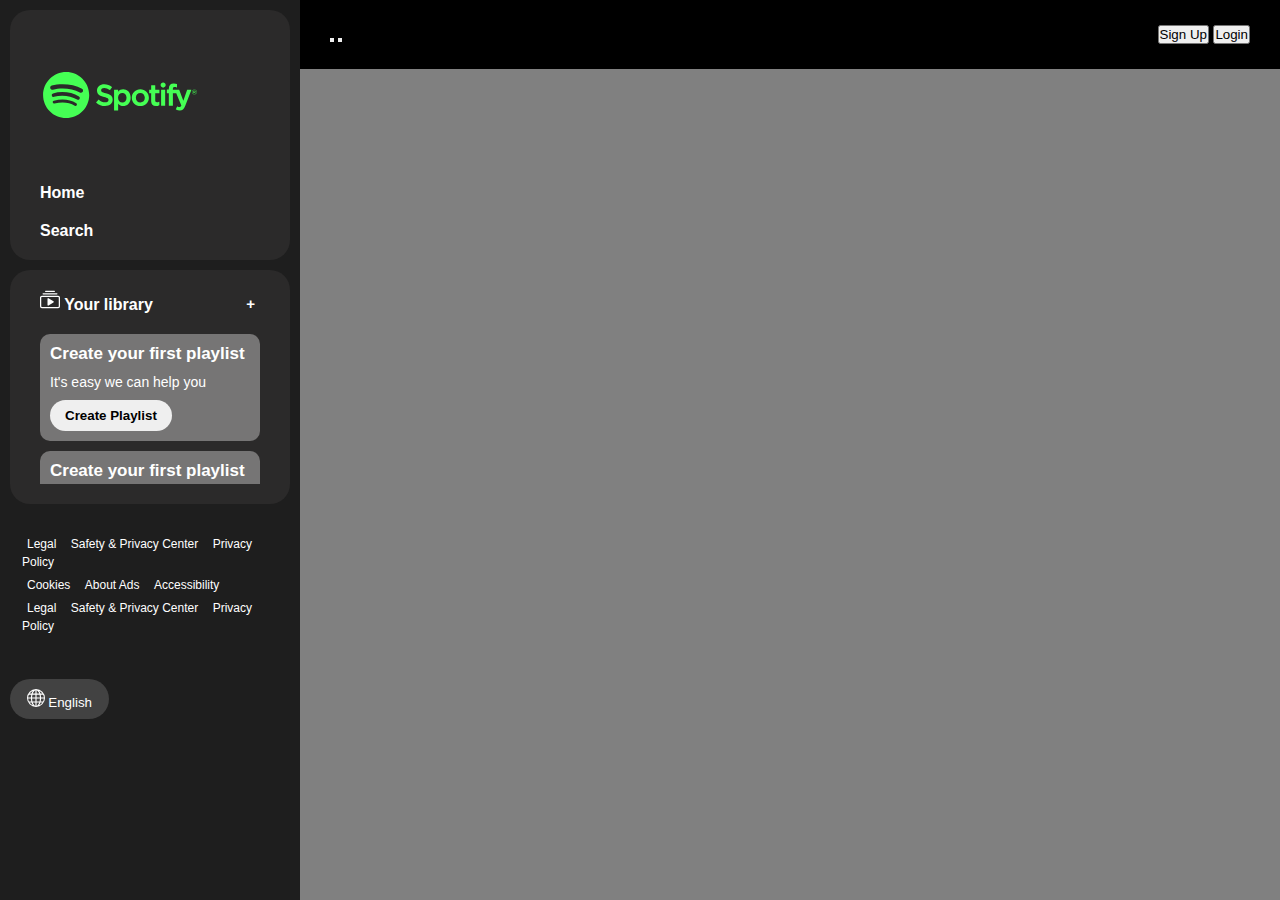
==== index.html @ cda9cacc "first commit" ====
<!DOCTYPE html>
<html lang="en">
    <head>
        <meta charset="UTF-8">
        <meta name="viewport" content="width=device-width, initial-scale=1.0">
        <title>Spotify clone</title>
        <link href="style.css" rel="stylesheet" type="text/css">
        <link href="https://w7.pngwing.com/pngs/25/70/png-transparent-spotify-logo-streaming-media-music-spotify-logo-text-business-symbol-thumbnail.png" rel="icon">
        <link rel="stylesheet" href="https://cdnjs.cloudflare.com/ajax/libs/font-awesome/6.6.0/css/all.min.css" integrity="sha512-Kc323vGBEqzTmouAECnVceyQqyqdsSiqLQISBL29aUW4U/M7pSPA/gEUZQqv1cwx4OnYxTxve5UMg5GT6L4JJg==" crossorigin="anonymous" referrerpolicy="no-referrer" />
    </head>
    <body>

    <div class="sidebar">
        <div class="sidebar-nav">
            <div class="logo">
            <a href="#"><img src="Spotify-Black-Logo.wine.svg" alt="" class="spotify_logo"></a>
            </div>
            <ul>
                <li><a href="#">
                    <span><i class="fa-solid fa-house"></i></span>
                    <span>Home</span>
                </a></li>

                <li><a href="#">
                    <span><i class="fa-solid fa-magnifying-glass"></i></span>
                    <span>Search</span>
                </a></li>
            </ul>

        </div>

        <div class="sidebar-nav">
            <ul>
                <li><a href="#">
                    <span><img src="collection-play.svg" alt=""></span>
                    <span class="library">Your library</span>
                </a></li>

                <li>
                    <div class="sidebar-scroll">
                        <div class="create-playlist">
                            <h4>Create your first playlist</h4>
                            <p>It's easy we can help you</p>
                            <button>Create Playlist</button>
                        </div>

                        <div class="create-playlist">
                            <h4>Create your first playlist</h4>
                            <p>It's easy we can help you</p>
                            <button>Create Playlist</button>
                        </div>
                    </div>


                </li>
            </ul>

        </div>
        <div class="privacy">
            <ul>
                <li>
                    <a href="">Legal</a>
                    <a href="">Safety & Privacy Center</a>
                    <a href="">Privacy Policy</a>
                </li>
    
                <li>
                    <a href="">Cookies</a>
                    <a href="">About Ads</a>
                    <a href="">Accessibility</a>
                </li>
    
                <li>
                    <a href="">Legal</a>
                    <a href="">Safety & Privacy Center</a>
                    <a href="">Privacy Policy</a>
                </li>
            </ul>
        </div>
            <div class="btn-eng">
                <ul>
                    <li>
                        <span>
                            <button class="eng-btn">
                                <img src=globe.svg> English
                            </button>
                        </span>
                    </li>
                </ul>
            </div>
    </div>


    <!----------Main Section here--------------------->
    <div class="main-section">
        <div class="top-nav">
            <div class="prev-btn">
                <button><i class="fa-solid fa-chevron-left"></i></button>
                <button><i class="fa-solid fa-chevron-right"></i></button>
            </div>
            <div class="login-btn">
                <button class="sign-up">Sign Up</button>
                <button class="sign-up">Login</button>

            </div>

        </div>

    </div>

    </body>

    
</html>
---- style.css ----
*
{
    margin:0;
    padding: 0;
    box-sizing: border-box;
}
body
{
    background-color: hsl(0, 0%, 0%);
    font-family:arial;
}
.sidebar
{
    width: 300px;
    background-color: rgb(30, 30, 30) ;
    position: fixed;
    top:0;
    left:0;
    bottom: 0;
    padding: 10px;

}
.sidebar-nav,.sidebar-nav-box2
{
    background: rgb(43, 42, 42);
    border-radius: 20px;
    padding: 10px;
    margin-bottom: 10px;
}
.sidebar-nav.logo
{
    width: 120px;
}

.sidebar-nav.logo img{
    width: 100%;
}

.sidebar-nav ul
{
    list-style: none;
}

.sidebar-nav ul li
{
    padding:10px 20px;
}

.sidebar-nav ul li a
{
   text-decoration: none;
   color:white;
   font-size:16px;
   font-weight: bold;
}

.library::after
{
    content: "+";
    float: right;
    text-align: center;
    padding: 5px;
    border-radius: 50%;
    font-size: 15px;
}

.create-playlist
{
    background: rgb(118, 117, 117);
    border-radius: 10px;
    margin-bottom: 10px;
    padding: 10px;
}
.spotify_logo:hover{
    opacity: 0.6;
}
a:hover{
    opacity: 0.6;
}

.sidebar-scroll
{
    height: 150px;
    overflow-y: auto;
}

.sidebar-scroll::-webkit-scrollbar
{
    background: transparent;
}
.sidebar-scroll::-webkit-scrollbar-thumb
{
    background: transparent;
    width: 10px;
}

.sidebar-scroll:hover::-webkit-scrollbar-thumb
{
    background: hsl(0, 0%, 26%);
    width: 10px;
}

.create-playlist h4{
    color: white;
    font-size: 17px;
}

.create-playlist p{
    color: white;
    font-size: 14px;
    margin: 10px 0;
}

.create-playlist button{
    padding: 8px 15px;
    border-radius: 20px;
    border: 0;
    outline: 0;
    font-weight: 600;
}

.privacy ul li a
{
    text-decoration: none;
    color: white;
    font-size: 12px;
    font-weight: 500;
    margin: 0 5px;
}
.privacy ul{
    list-style: none;
}

.privacy ul li
{
    padding-bottom: 5px;
}
.privacy{
    padding: 0 12px;
    margin-top: 30px;
}
.eng-btn
{
    margin-top: 3em;
    border-radius: 20px;
    width: 7.4em;
    height: 3em; 
    background: hsl(0, 0%, 26%);
    color:white;
    border: 0;  
    outline: 0;
    text-align: center;

}
.main-section
{
    margin-left: 300px;
    background:grey;
    height: 100vh;
}
.main-section .top-nav
{
    padding: 25px 30px;
    background: black;
    display: flex;
    align-items: center;
    justify-content: space-between;
}
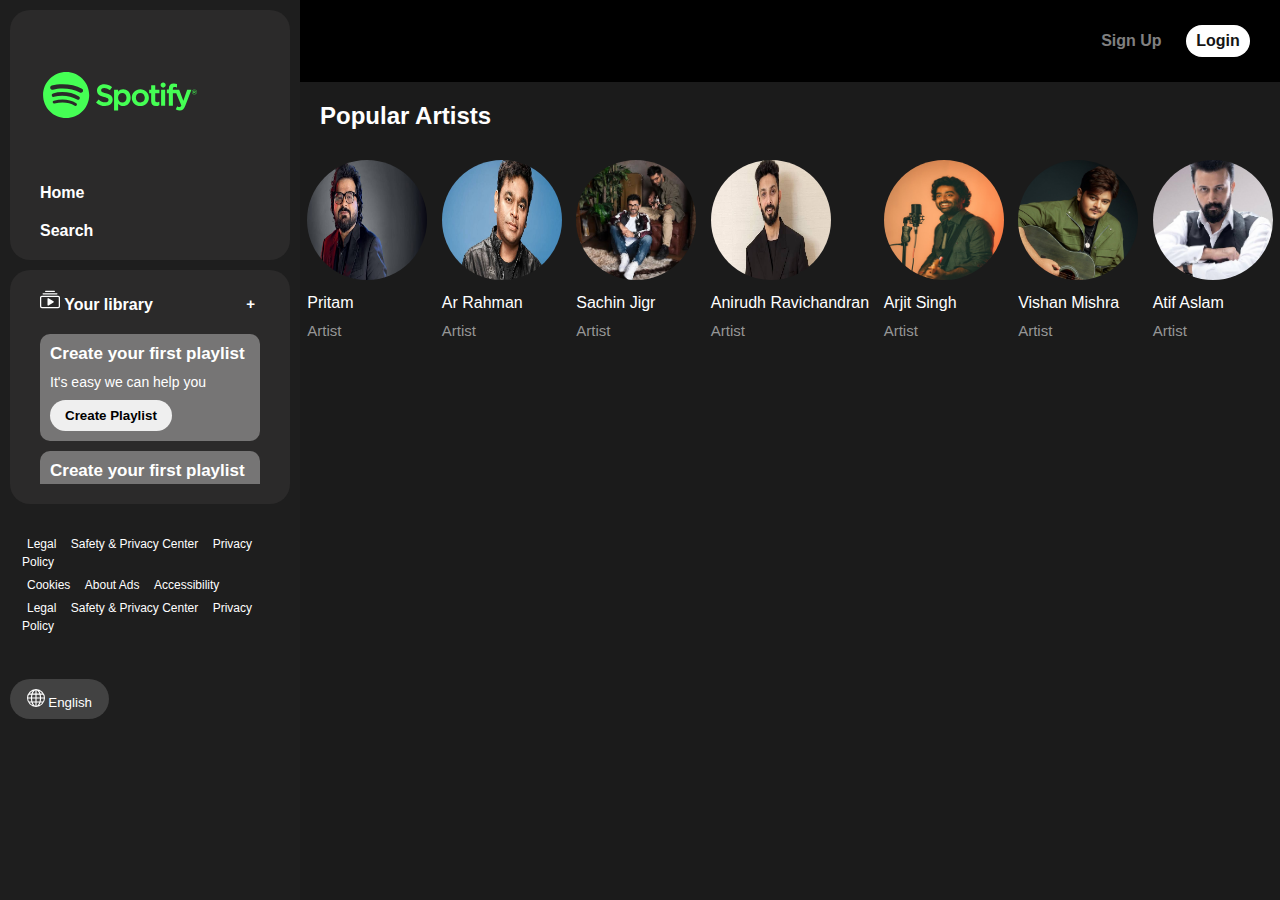
==== commit 2f49abb0: "second commit" ====
--- a/index.html
+++ b/index.html
@@ -100,10 +100,84 @@
             </div>
             <div class="login-btn">
                 <button class="sign-up">Sign Up</button>
-                <button class="sign-up">Login</button>
+                <button class="login">Login</button>
 
             </div>
 
+        </div>
+        <h2 style="margin: 20px; color: white;">Popular Artists</h2>
+
+        <div class="spotifyplaylist">
+            <div class="cards">
+                <div class="item">
+                    <img src="assets/img/pritam.jpeg" alt="" class="profile_pics">
+                    <h4 class="mtxt">Pritam</h4>
+                    <h4 class="stxt">Artist</h4>
+                </div>
+            </div>
+
+            <div class="cards">
+                <div class="item">
+                    <img src="assets/img/arrahman.jpeg" alt="" class="profile_pics">
+                    <h4 class="mtxt">Ar Rahman</h4>
+                    <h4 class="stxt">Artist</h4>
+                </div>
+            </div>
+
+
+
+            <div class="cards">
+                <div class="item">
+                    <img src="assets/img/sachin-jigr.jpeg" alt="" class="profile_pics">
+                    <h4 class="mtxt">Sachin Jigr</h4>
+                    <h4 class="stxt">Artist</h4>
+                </div>
+            </div>
+
+            <div class="cards">
+                <div class="item">
+                    <img src="assets/img/anirudh.jpeg" alt="" class="profile_pics">
+                    <h4 class="mtxt">Anirudh Ravichandran</h4>
+                    <h4 class="stxt">Artist</h4>
+                </div>
+            </div>
+
+
+            <div class="cards">
+                <div class="item">
+                    <img src="assets/img/arjit.jpeg" alt="" class="profile_pics">
+                    <h4 class="mtxt">Arjit Singh</h4>
+                    <h4 class="stxt">Artist</h4>
+                </div>
+            </div>
+
+
+
+            <div class="cards">
+                <div class="item">
+                    <img src="assets/img/vishal mishra.jpg" alt="" class="profile_pics">
+                    <h4 class="mtxt">Vishan Mishra</h4>
+                    <h4 class="stxt">Artist</h4>
+                </div>
+            </div>
+
+
+            <div class="cards">
+                <div class="item">
+                    <img src="assets/img/atif aslam.jpeg" alt="" class="profile_pics">
+                    <h4 class="mtxt">Atif Aslam</h4>
+                    <h4 class="stxt">Artist</h4>
+                </div>
+            </div>
+
+        </div>
+
+
+
+        <div class="popularplaylist">
+            <div class="cards">
+                
+            </div>
         </div>
 
     </div>
--- a/style.css
+++ b/style.css
@@ -155,7 +155,7 @@
 .main-section
 {
     margin-left: 300px;
-    background:grey;
+    background:rgb(27, 27, 27);
     height: 100vh;
 }
 .main-section .top-nav
@@ -166,3 +166,84 @@
     align-items: center;
     justify-content: space-between;
 }
+
+.main-section .top-nav .prev-btn button{
+    background: transparent;
+    border: 0;
+    outline: 0;
+}
+.main-section .top-nav .prev-btn button i{
+    color: rgb(208, 204, 204);
+    font-size: 18px;
+    margin-right: 20px;
+}
+
+.top-nav .login-btn .sign-up
+{
+    color:hsl(0, 0%, 50%);
+    font-size: 16px;
+    font-weight: 600;
+    margin-right: 15px;
+    background: transparent;
+    outline: none;
+    border: none;
+    width: 4.4em;
+    height: 1em;
+}
+
+.top-nav .login-btn .sign-up:hover
+{
+    color:white;
+}
+
+.top-nav .login-btn .login
+{
+    color:hwb(0 8% 92%);
+    font-size: 16px;
+    font-weight: 600;
+    background: white;
+    outline: none;
+    border: none;
+    border-radius: 20px;
+    width: 4em;
+    height: 2em;
+}
+.top-nav .login-btn .login:hover
+{
+    background-color:rgb(188, 186, 186);
+}
+
+.profile_pics
+{
+    height:120px;
+    width:120px;
+    border-radius: 100%;
+}
+
+.spotifyplaylist
+{
+    display: flex;
+    justify-content: space-around;
+    margin-top: 30px;
+    color: white;
+}
+
+.mtxt
+{
+    font-weight: 100;
+    margin-top: 10px;
+    margin-bottom: 10px;
+}
+.stxt
+{
+    font-weight: 100;
+    font-size: 15px;
+    color: hsl(0, 0%, 59%);
+
+}
+
+.item img:hover
+{
+    opacity: 0.3;
+    
+}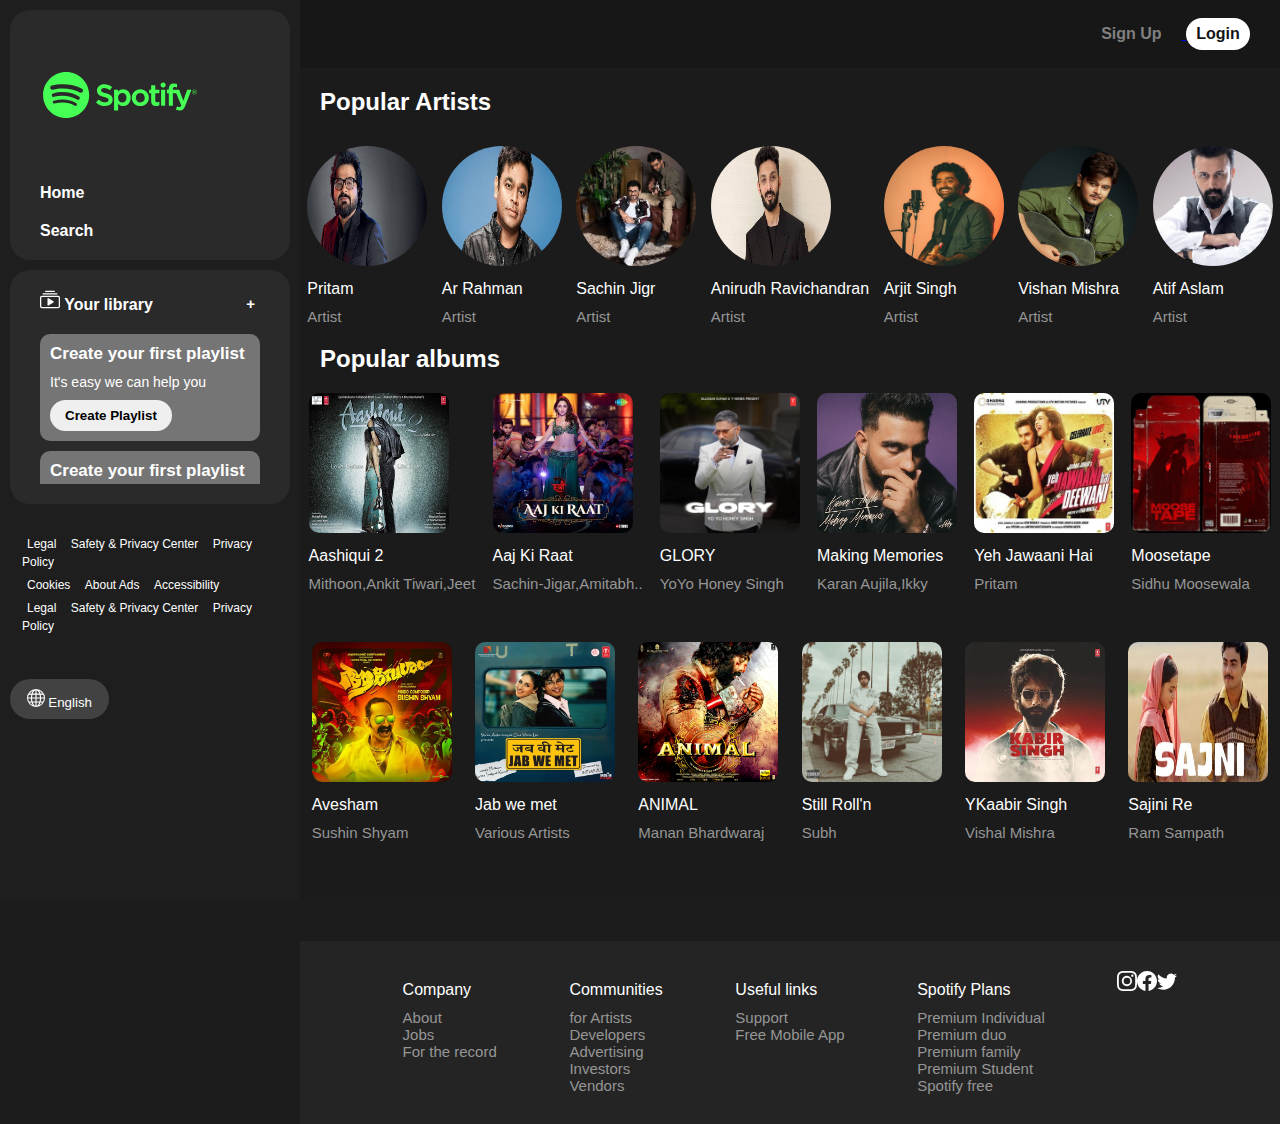
==== commit ea0a6067: "fourth  commit" ====
--- a/index.html
+++ b/index.html
@@ -3,7 +3,7 @@
     <head>
         <meta charset="UTF-8">
         <meta name="viewport" content="width=device-width, initial-scale=1.0">
-        <title>Spotify clone</title>
+        <title>Spotify-web</title>
         <link href="style.css" rel="stylesheet" type="text/css">
         <link href="https://w7.pngwing.com/pngs/25/70/png-transparent-spotify-logo-streaming-media-music-spotify-logo-text-business-symbol-thumbnail.png" rel="icon">
         <link rel="stylesheet" href="https://cdnjs.cloudflare.com/ajax/libs/font-awesome/6.6.0/css/all.min.css" integrity="sha512-Kc323vGBEqzTmouAECnVceyQqyqdsSiqLQISBL29aUW4U/M7pSPA/gEUZQqv1cwx4OnYxTxve5UMg5GT6L4JJg==" crossorigin="anonymous" referrerpolicy="no-referrer" />
@@ -99,8 +99,13 @@
                 <button><i class="fa-solid fa-chevron-right"></i></button>
             </div>
             <div class="login-btn">
+                <a href="sign.html">
                 <button class="sign-up">Sign Up</button>
-                <button class="login">Login</button>
+                </a>
+                <a href="sign.html">
+                    <button class="login">Login</button>
+                </a>
+                
 
             </div>
 
@@ -171,16 +176,171 @@
             </div>
 
         </div>
-
-
+        <!---------------------------Albums-------------------------->
+
+        <h2 style="margin: 20px; color: white;">Popular albums</h2>
 
         <div class="popularplaylist">
-            <div class="cards">
-                
-            </div>
+
+            <div class="album">
+                <img src="assets/img/Aashiqui_2.jpeg" alt="" class="album-cover">
+                <h4 class="mtxt">Aashiqui 2</h4>
+                <h4 class="stxt">Mithoon,Ankit Tiwari,Jeet</h4>
+            </div>
+
+            <div class="album">
+                <img src="assets/img/aaj ki raat.jpg" alt="" class="album-cover">
+                <h4 class="mtxt">Aaj Ki Raat </h4>
+                <h4 class="stxt">Sachin-Jigar,Amitabh..</h4>
+            </div>
+
+
+            <div class="album">
+                <img src="assets/img/glory.jpeg" alt="" class="album-cover">
+                <h4 class="mtxt">GLORY</h4>
+                <h4 class="stxt">YoYo Honey Singh</h4>
+            </div>
+
+
+            <div class="album">
+                <img src="assets/img/making memories.jpg" alt="" class="album-cover">
+                <h4 class="mtxt">Making Memories</h4>
+                <h4 class="stxt">Karan Aujila,Ikky</h4>
+            </div>
+
+
+            <div class="album">
+                <img src="assets/img/Yeh_Jawaani_Hai_Deewani_Soundtrack.jpg" alt="" class="album-cover">
+                <h4 class="mtxt">Yeh Jawaani Hai </h4>
+                <h4 class="stxt">Pritam</h4>
+            </div>
+
+
+            <div class="album">
+                <img src="assets/img/Moosetape.jpg" alt="" class="album-cover">
+                <h4 class="mtxt">Moosetape</h4>
+                <h4 class="stxt">Sidhu Moosewala</h4>
+            </div>
+        </div>
+
+
+
+        <div class="popularplaylist2">
+
+            <div class="album">
+                <img src="assets/img/avesham.jpg" alt="" class="album-cover">
+                <h4 class="mtxt">Avesham</h4>
+                <h4 class="stxt">Sushin Shyam</h4>
+            </div>
+
+            <div class="album">
+                <img src="assets/img/jab we met.jpg" alt="" class="album-cover">
+                <h4 class="mtxt">Jab we met</h4>
+                <h4 class="stxt">Various Artists</h4>
+            </div>
+
+
+            <div class="album">
+                <img src="assets/img/animal.png" alt="" class="album-cover">
+                <h4 class="mtxt">ANIMAL</h4>
+                <h4 class="stxt">Manan Bhardwaraj</h4>
+            </div>
+
+
+            <div class="album">
+                <img src="assets/img/still rollin.jpeg" alt="" class="album-cover">
+                <h4 class="mtxt">Still Roll'n</h4>
+                <h4 class="stxt">Subh</h4>
+            </div>
+
+
+            <div class="album">
+                <img src="assets/img/kabir singh.jpg" alt="" class="album-cover">
+                <h4 class="mtxt">YKaabir Singh</h4>
+                <h4 class="stxt">Vishal Mishra</h4>
+            </div>
+
+
+            <div class="album">
+                <img src="assets/img/sajini.jpeg" alt="" class="album-cover">
+                <h4 class="mtxt">Sajini Re</h4>
+                <h4 class="stxt">Ram Sampath</h4>
+            </div>
+
+        </div>
+
+
+
+        <!------------Footer------------>
+        <div class="footer">
+            <div class="company">
+                <ul>
+                    <li><h4 class="mtxt">Company</h4></li>
+                    <li><h4 class="stxt">About</h4></li>
+                    <li><h4 class="stxt">Jobs</h4></li>
+                    <li><h4 class="stxt">For the record</h4></li>
+                </ul>
+            </div>
+
+            <div class="communities">
+                <ul>
+                    <li><h4 class="mtxt">Communities</h4></li>
+                    <li><h4 class="stxt">for Artists</h4></li>
+                    <li><h4 class="stxt">Developers</h4></li>
+                    <li><h4 class="stxt">Advertising</h4></li>
+                    <li><h4 class="stxt">Investors</h4></li>
+                    <li><h4 class="stxt">Vendors</h4></li>
+                </ul>
+            </div>
+
+            <div class="useful_links">
+                <ul>
+                    <li><h4 class="mtxt">Useful links</h4></li>
+                    <li><h4 class="stxt">Support</h4></li>
+                    <li><h4 class="stxt">Free Mobile App</h4></li>
+                </ul>
+            </div>
+
+
+            <div class="spotify_plans">
+                <ul>
+                    <li><h4 class="mtxt">Spotify Plans</h4></li>
+                    <li><h4 class="stxt">Premium Individual</h4></li>
+                    <li><h4 class="stxt">Premium duo</h4></li>
+                    <li><h4 class="stxt">Premium family</h4></li>
+                    <li><h4 class="stxt">Premium Student</h4></li>
+                    <li><h4 class="stxt">Spotify free</h4></li>
+                </ul>
+            </div>
+
+
+            <div class="socials">
+
+
+                <div>
+                    <svg xmlns="http://www.w3.org/2000/svg" width="20" height="20" fill="white" class="bi bi-instagram" viewBox="0 0 16 16">
+                    <path d="M8 0C5.829 0 5.556.01 4.703.048 3.85.088 3.269.222 2.76.42a3.9 3.9 0 0 0-1.417.923A3.9 3.9 0 0 0 .42 2.76C.222 3.268.087 3.85.048 4.7.01 5.555 0 5.827 0 8.001c0 2.172.01 2.444.048 3.297.04.852.174 1.433.372 1.942.205.526.478.972.923 1.417.444.445.89.719 1.416.923.51.198 1.09.333 1.942.372C5.555 15.99 5.827 16 8 16s2.444-.01 3.298-.048c.851-.04 1.434-.174 1.943-.372a3.9 3.9 0 0 0 1.416-.923c.445-.445.718-.891.923-1.417.197-.509.332-1.09.372-1.942C15.99 10.445 16 10.173 16 8s-.01-2.445-.048-3.299c-.04-.851-.175-1.433-.372-1.941a3.9 3.9 0 0 0-.923-1.417A3.9 3.9 0 0 0 13.24.42c-.51-.198-1.092-.333-1.943-.372C10.443.01 10.172 0 7.998 0zm-.717 1.442h.718c2.136 0 2.389.007 3.232.046.78.035 1.204.166 1.486.275.373.145.64.319.92.599s.453.546.598.92c.11.281.24.705.275 1.485.039.843.047 1.096.047 3.231s-.008 2.389-.047 3.232c-.035.78-.166 1.203-.275 1.485a2.5 2.5 0 0 1-.599.919c-.28.28-.546.453-.92.598-.28.11-.704.24-1.485.276-.843.038-1.096.047-3.232.047s-2.39-.009-3.233-.047c-.78-.036-1.203-.166-1.485-.276a2.5 2.5 0 0 1-.92-.598 2.5 2.5 0 0 1-.6-.92c-.109-.281-.24-.705-.275-1.485-.038-.843-.046-1.096-.046-3.233s.008-2.388.046-3.231c.036-.78.166-1.204.276-1.486.145-.373.319-.64.599-.92s.546-.453.92-.598c.282-.11.705-.24 1.485-.276.738-.034 1.024-.044 2.515-.045zm4.988 1.328a.96.96 0 1 0 0 1.92.96.96 0 0 0 0-1.92m-4.27 1.122a4.109 4.109 0 1 0 0 8.217 4.109 4.109 0 0 0 0-8.217m0 1.441a2.667 2.667 0 1 1 0 5.334 2.667 2.667 0 0 1 0-5.334"/>
+                      </svg>
+                    </div>
+                    <div>
+                        
+                    <svg xmlns="http://www.w3.org/2000/svg" width="20" height="20" fill="white" class="bi bi-facebook" viewBox="0 0 16 16">
+                        <path d="M16 8.049c0-4.446-3.582-8.05-8-8.05C3.58 0-.002 3.603-.002 8.05c0 4.017 2.926 7.347 6.75 7.951v-5.625h-2.03V8.05H6.75V6.275c0-2.017 1.195-3.131 3.022-3.131.876 0 1.791.157 1.791.157v1.98h-1.009c-.993 0-1.303.621-1.303 1.258v1.51h2.218l-.354 2.326H9.25V16c3.824-.604 6.75-3.934 6.75-7.951"/>
+                      </svg>
+                      </div>
+
+                      <div>
+                      <svg xmlns="http://www.w3.org/2000/svg" width="20" height="20" fill="white" class="bi bi-twitter" viewBox="0 0 16 16">
+                        <path d="M5.026 15c6.038 0 9.341-5.003 9.341-9.334q.002-.211-.006-.422A6.7 6.7 0 0 0 16 3.542a6.7 6.7 0 0 1-1.889.518 3.3 3.3 0 0 0 1.447-1.817 6.5 6.5 0 0 1-2.087.793A3.286 3.286 0 0 0 7.875 6.03a9.32 9.32 0 0 1-6.767-3.429 3.29 3.29 0 0 0 1.018 4.382A3.3 3.3 0 0 1 .64 6.575v.045a3.29 3.29 0 0 0 2.632 3.218 3.2 3.2 0 0 1-.865.115 3 3 0 0 1-.614-.057 3.28 3.28 0 0 0 3.067 2.277A6.6 6.6 0 0 1 .78 13.58a6 6 0 0 1-.78-.045A9.34 9.34 0 0 0 5.026 15"/>
+                      </svg>
+                      </div>
+
+            </div>
+        
         </div>
 
     </div>
+
 
     </body>
 
--- a/style.css
+++ b/style.css
@@ -3,10 +3,11 @@
     margin:0;
     padding: 0;
     box-sizing: border-box;
+    list-style: none;
 }
 body
 {
-    background-color: hsl(0, 0%, 0%);
+    background-color:  hsl(0, 0%, 11%);
     font-family:arial;
 }
 .sidebar
@@ -160,8 +161,8 @@
 }
 .main-section .top-nav
 {
-    padding: 25px 30px;
-    background: black;
+    padding: 18px 30px;
+    background: hsl(0, 0%, 9%);
     display: flex;
     align-items: center;
     justify-content: space-between;
@@ -233,6 +234,7 @@
     font-weight: 100;
     margin-top: 10px;
     margin-bottom: 10px;
+    color:white;
 }
 .stxt
 {
@@ -244,6 +246,40 @@
 
 .item img:hover
 {
-    opacity: 0.3;
-    
+    opacity: 0.3;   
+}
+
+.album-cover
+{
+    height: 140px;
+    width: 140px;
+    border-radius: 10px;
+}
+.popularplaylist{
+
+    display: flex;
+    justify-content: space-around;
+    margin-bottom: 50px;
+}
+
+.popularplaylist2{
+    display: flex;
+    justify-content:space-around;
+    margin-bottom: 100px;
+
+}
+
+.footer
+{
+    display: flex;
+    justify-content: space-evenly;
+    background-color: rgb(36, 36, 36);
+    padding: 30px;
+}
+
+.socials
+{
+    display: flex;
+    justify-content: space-evenly;
+
 }